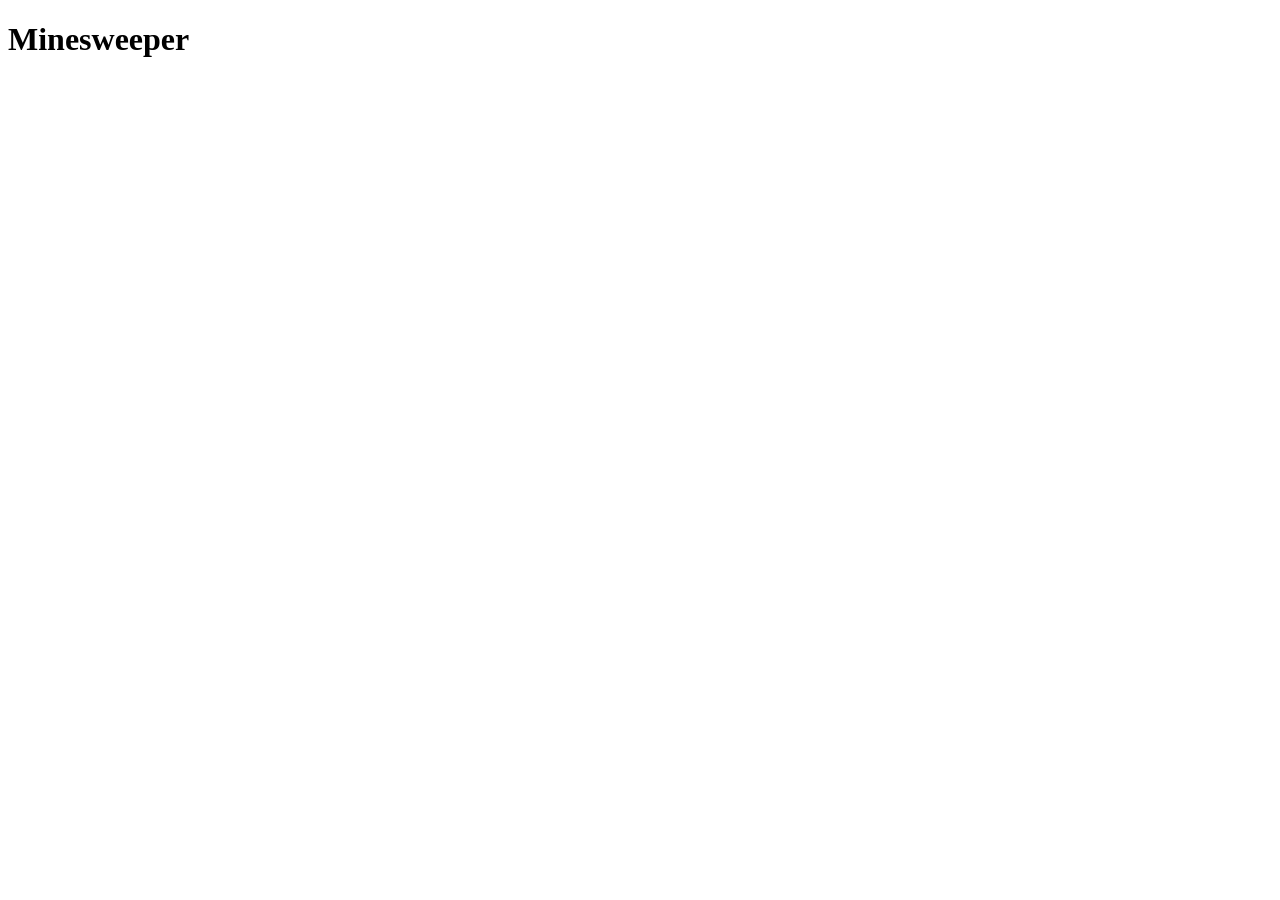
==== minesweeper.html @ 64e0da02 "html and js files are created" ====
<!DOCTYPE html>
<html lang="en">
<head>
    <meta charset="UTF-8">
    <meta name="viewport" content="width=device-width, initial-scale=1.0">
    <title>Minesweeper</title>
    <!-- Ide kerülnek a CSS fájlok és egyéb metainformációk -->
</head>
<body>
    <h1>Minesweeper</h1>
    <script src="minesweeper.js"></script>
</body>
</html>
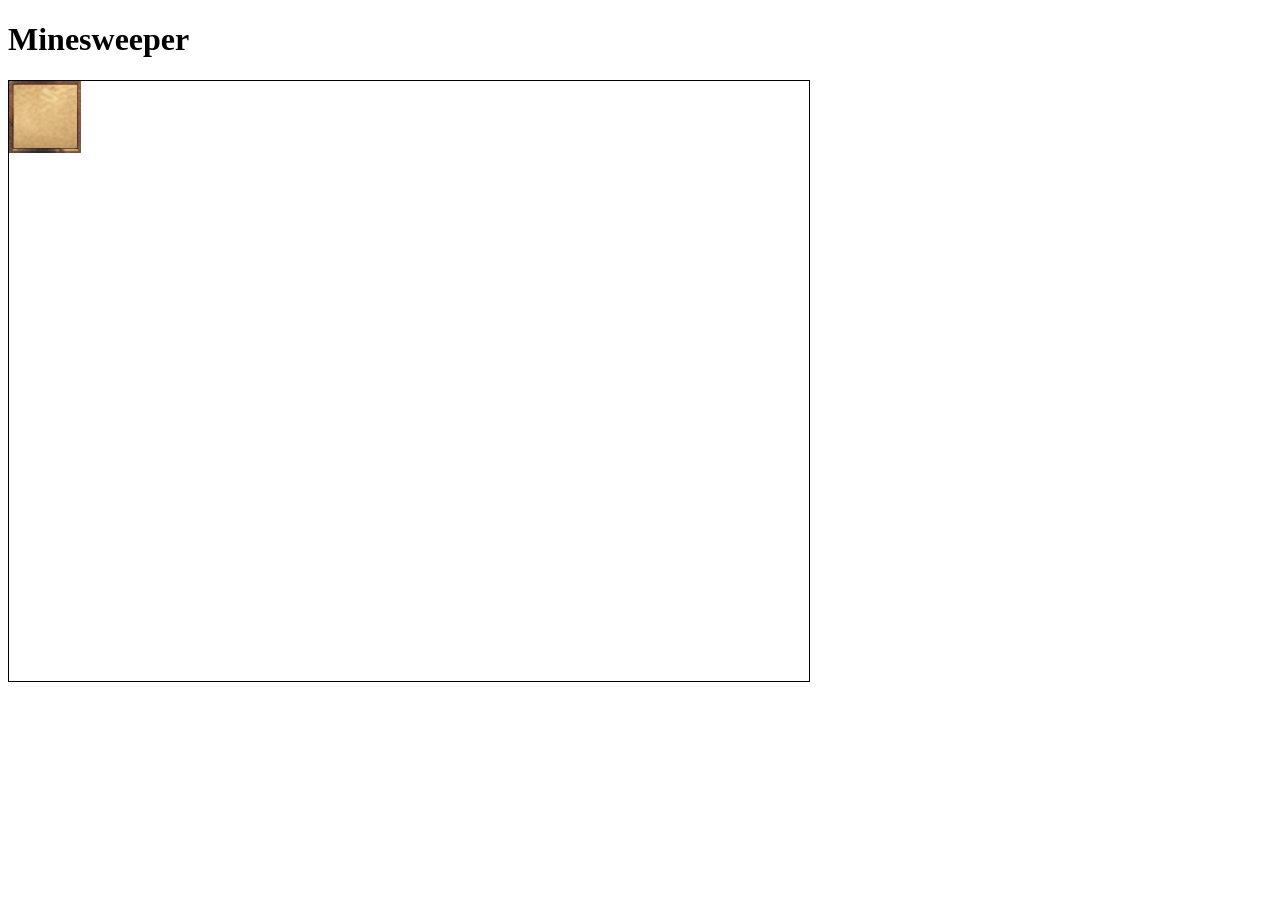
==== commit 35613e83: "first hidden field added" ====
--- a/minesweeper.html
+++ b/minesweeper.html
@@ -8,6 +8,9 @@
 </head>
 <body>
     <h1>Minesweeper</h1>
+    <canvas id="myCanvas" width="800" height="600" style="border: 1px solid black;"></canvas>
+    <img id="hidden" src="assets/hidden.png" style="display: none;">
+
     <script src="minesweeper.js"></script>
 </body>
 </html>
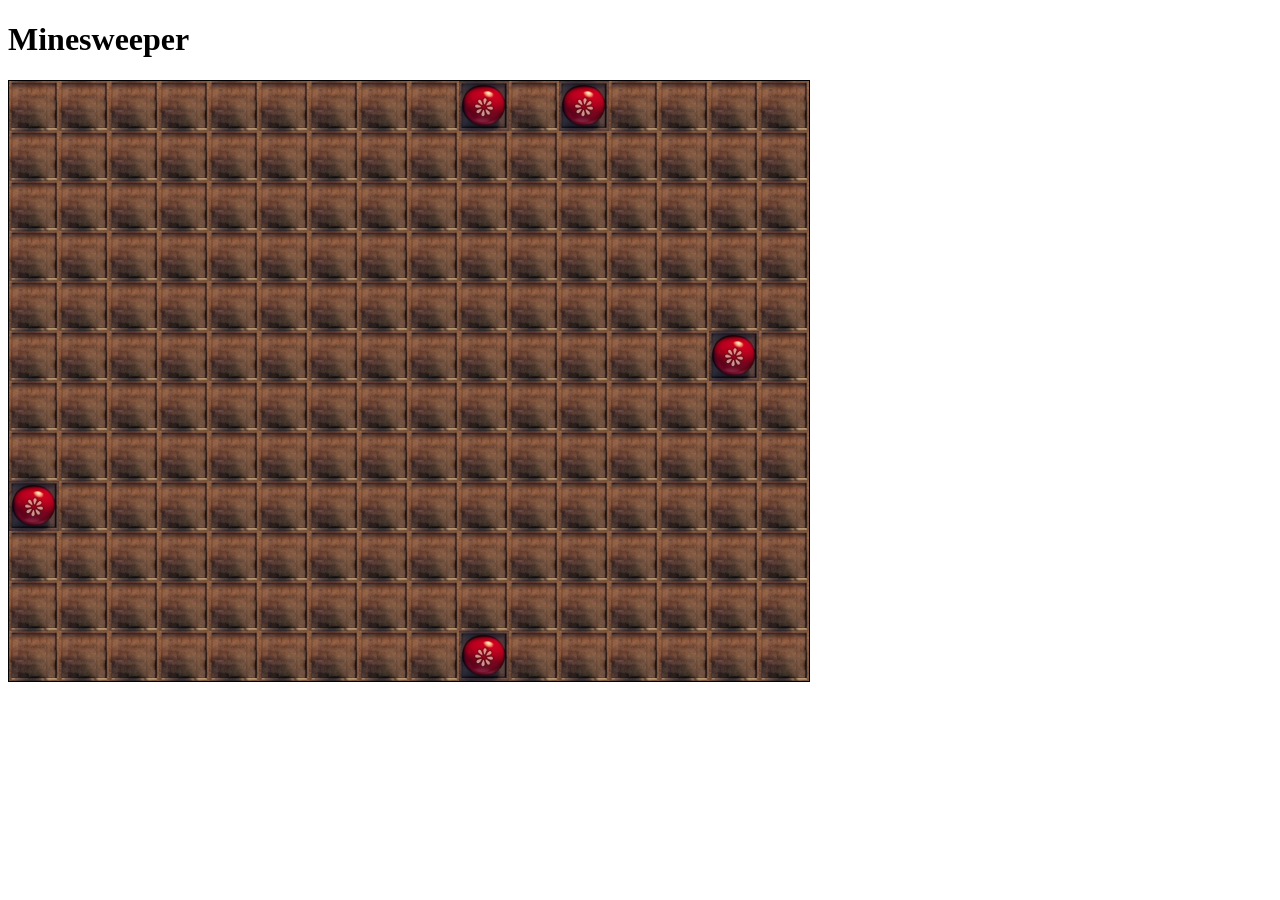
==== commit 543b7bd4: "mine and 0-8 imgs added, drawMap function updated" ====
--- a/minesweeper.html
+++ b/minesweeper.html
@@ -10,7 +10,16 @@
     <h1>Minesweeper</h1>
     <canvas id="myCanvas" width="800" height="600" style="border: 1px solid black;"></canvas>
     <img id="hidden" src="assets/hidden.png" style="display: none;">
-
+    <img id="mine" src="assets/mine.png" style="display: none;">
+    <img id="field-0" src="assets/0.png" style="display: none;">
+    <img id="field-1" src="assets/1.png" style="display: none;">
+    <img id="field-2" src="assets/2.png" style="display: none;">
+    <img id="field-3" src="assets/3.png" style="display: none;">
+    <img id="field-4" src="assets/4.png" style="display: none;">
+    <img id="field-5" src="assets/5.png" style="display: none;">
+    <img id="field-6" src="assets/6.png" style="display: none;">
+    <img id="field-7" src="assets/7.png" style="display: none;">
+    <img id="field-8" src="assets/8.png" style="display: none;">
     <script src="minesweeper.js"></script>
 </body>
 </html>
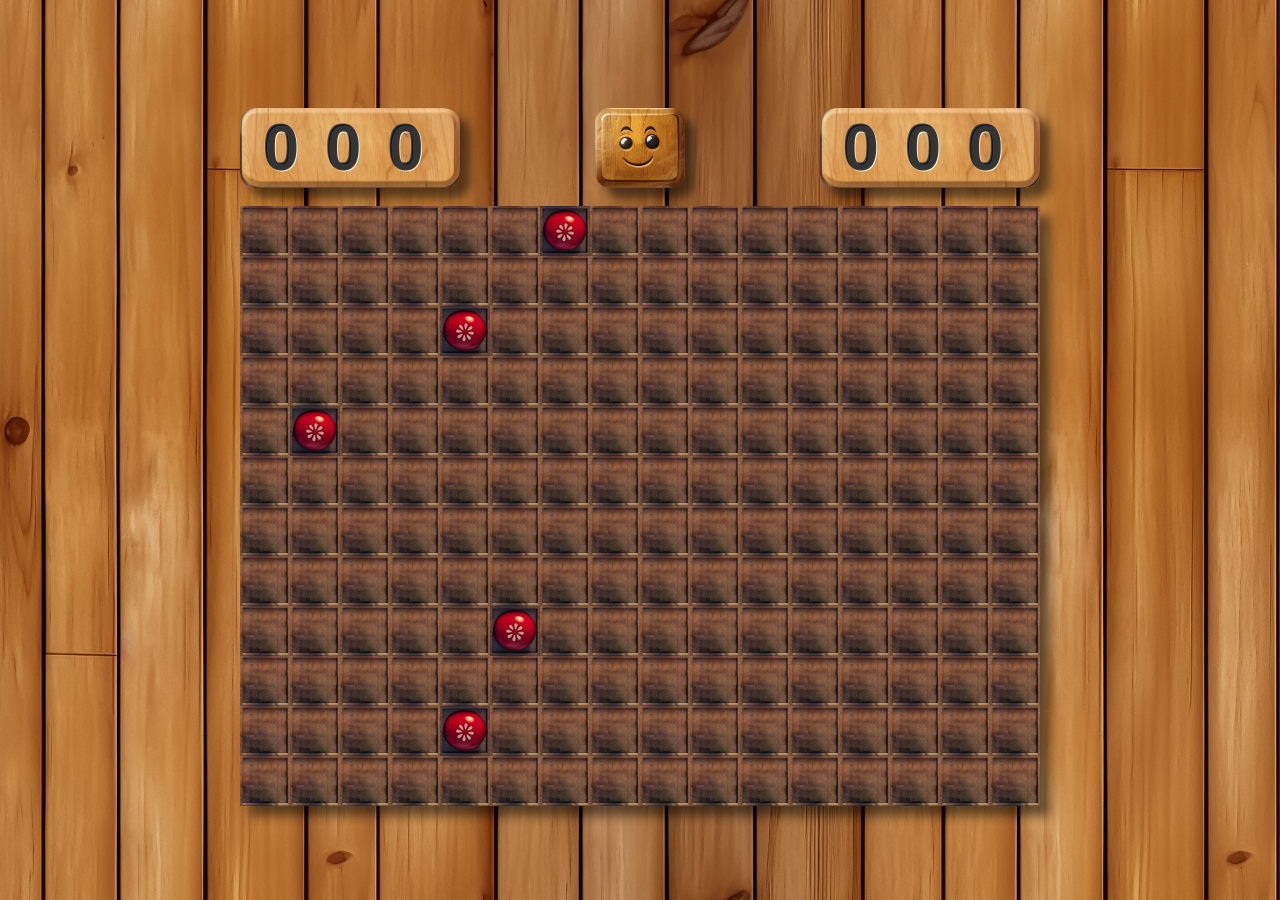
==== commit 2bbe8cef: "CSS added, HTML finalized" ====
--- a/minesweeper.html
+++ b/minesweeper.html
@@ -4,22 +4,38 @@
     <meta charset="UTF-8">
     <meta name="viewport" content="width=device-width, initial-scale=1.0">
     <title>Minesweeper</title>
-    <!-- Ide kerülnek a CSS fájlok és egyéb metainformációk -->
+    <link href="https://fonts.cdnfonts.com/css/caveat" rel="stylesheet">
+    <link rel="stylesheet" href="minesweeper.css">
 </head>
 <body>
-    <h1>Minesweeper</h1>
-    <canvas id="myCanvas" width="800" height="600" style="border: 1px solid black;"></canvas>
-    <img id="hidden" src="assets/hidden.png" style="display: none;">
-    <img id="mine" src="assets/mine.png" style="display: none;">
-    <img id="field-0" src="assets/0.png" style="display: none;">
-    <img id="field-1" src="assets/1.png" style="display: none;">
-    <img id="field-2" src="assets/2.png" style="display: none;">
-    <img id="field-3" src="assets/3.png" style="display: none;">
-    <img id="field-4" src="assets/4.png" style="display: none;">
-    <img id="field-5" src="assets/5.png" style="display: none;">
-    <img id="field-6" src="assets/6.png" style="display: none;">
-    <img id="field-7" src="assets/7.png" style="display: none;">
-    <img id="field-8" src="assets/8.png" style="display: none;">
-    <script src="minesweeper.js"></script>
+    <main>
+        <div id="control-panel">
+          <div class="text-on-image">
+            <img id="counter" class="ui-element" src="assets/counter.png" height="80">
+            <span id="mine-count" class="number-overlay">000</span>
+          </div>
+          <img id="action-button" class="button ui-element" src="assets/button-start.png" height="80">
+          <div class="text-on-image">
+            <img id="timer" class="ui-element" src="assets/counter.png" height="80">
+            <span id="time" class="number-overlay">000</span>
+          </div>
+        </div>
+        <canvas id="myCanvas" class="ui-element" width="800" height="600"></canvas>
+      </main>
+      <img id="hidden" src="assets/hidden.png" style="display: none;">
+      <img id="mine" src="assets/mine.png" style="display: none;">
+      <img id="exploded-mine" src="assets/exploded-mine.png" style="display: none;">
+      <img id="field-0" src="assets/0.png" style="display: none;">
+      <img id="field-1" src="assets/1.png" style="display: none;">
+      <img id="field-2" src="assets/2.png" style="display: none;">
+      <img id="field-3" src="assets/3.png" style="display: none;">
+      <img id="field-4" src="assets/4.png" style="display: none;">
+      <img id="field-5" src="assets/5.png" style="display: none;">
+      <img id="field-6" src="assets/6.png" style="display: none;">
+      <img id="field-7" src="assets/7.png" style="display: none;">
+      <img id="field-8" src="assets/8.png" style="display: none;">
+      <img id="flag" src="assets/flag.png" style="display: none;">
+      <img id="flagged-wrong" src="assets/flagged-wrong.png" style="display: none;">
+      <script src="minesweeper.js"></script>
 </body>
 </html>
--- a/minesweeper.css
+++ b/minesweeper.css
@@ -0,0 +1,61 @@
+* {
+    box-sizing: border-box;
+    user-select: none;
+  }
+  
+  html, body {
+    height: 100%;
+    margin: 0;
+    display: flex;
+    flex-direction: column;
+    align-items: center;
+    justify-content: center;
+    font-family: 'Caveat', sans-serif;
+  }
+  
+  body {
+    background-image: url("assets/wooden_background.png");
+    background-size: contain;
+    background-repeat: repeat;
+    background-position-y: 18vh;
+  }
+  
+  #control-panel {
+    display: flex;
+    align-items: center;
+    justify-content: space-between;
+    margin: 2vh 0;
+  }
+  
+  .button {
+    cursor: pointer;
+  }
+  
+  .button,
+  #counter,
+  #timer {
+    border-radius: 15px;
+  }
+  
+  .ui-element {
+    box-shadow: 10px 10px 10px rgba(0, 0, 0, 0.5);
+  }
+  
+  .text-on-image {
+    position: relative;
+    display: flex;
+    justify-content: center;
+    align-items: center;
+  }
+  
+  .number-overlay {
+    position: absolute;
+    text-align: center;
+    width: 100%;
+    font-size: 48pt;
+    font-weight: bold;
+    padding-left: 10pt;
+    letter-spacing: 20pt;
+    color: rgba(0, 0, 0, 0.75);
+    text-shadow: 1px 1px rgba(255, 255, 255, 0.75), -1px -1px #444;
+  }
